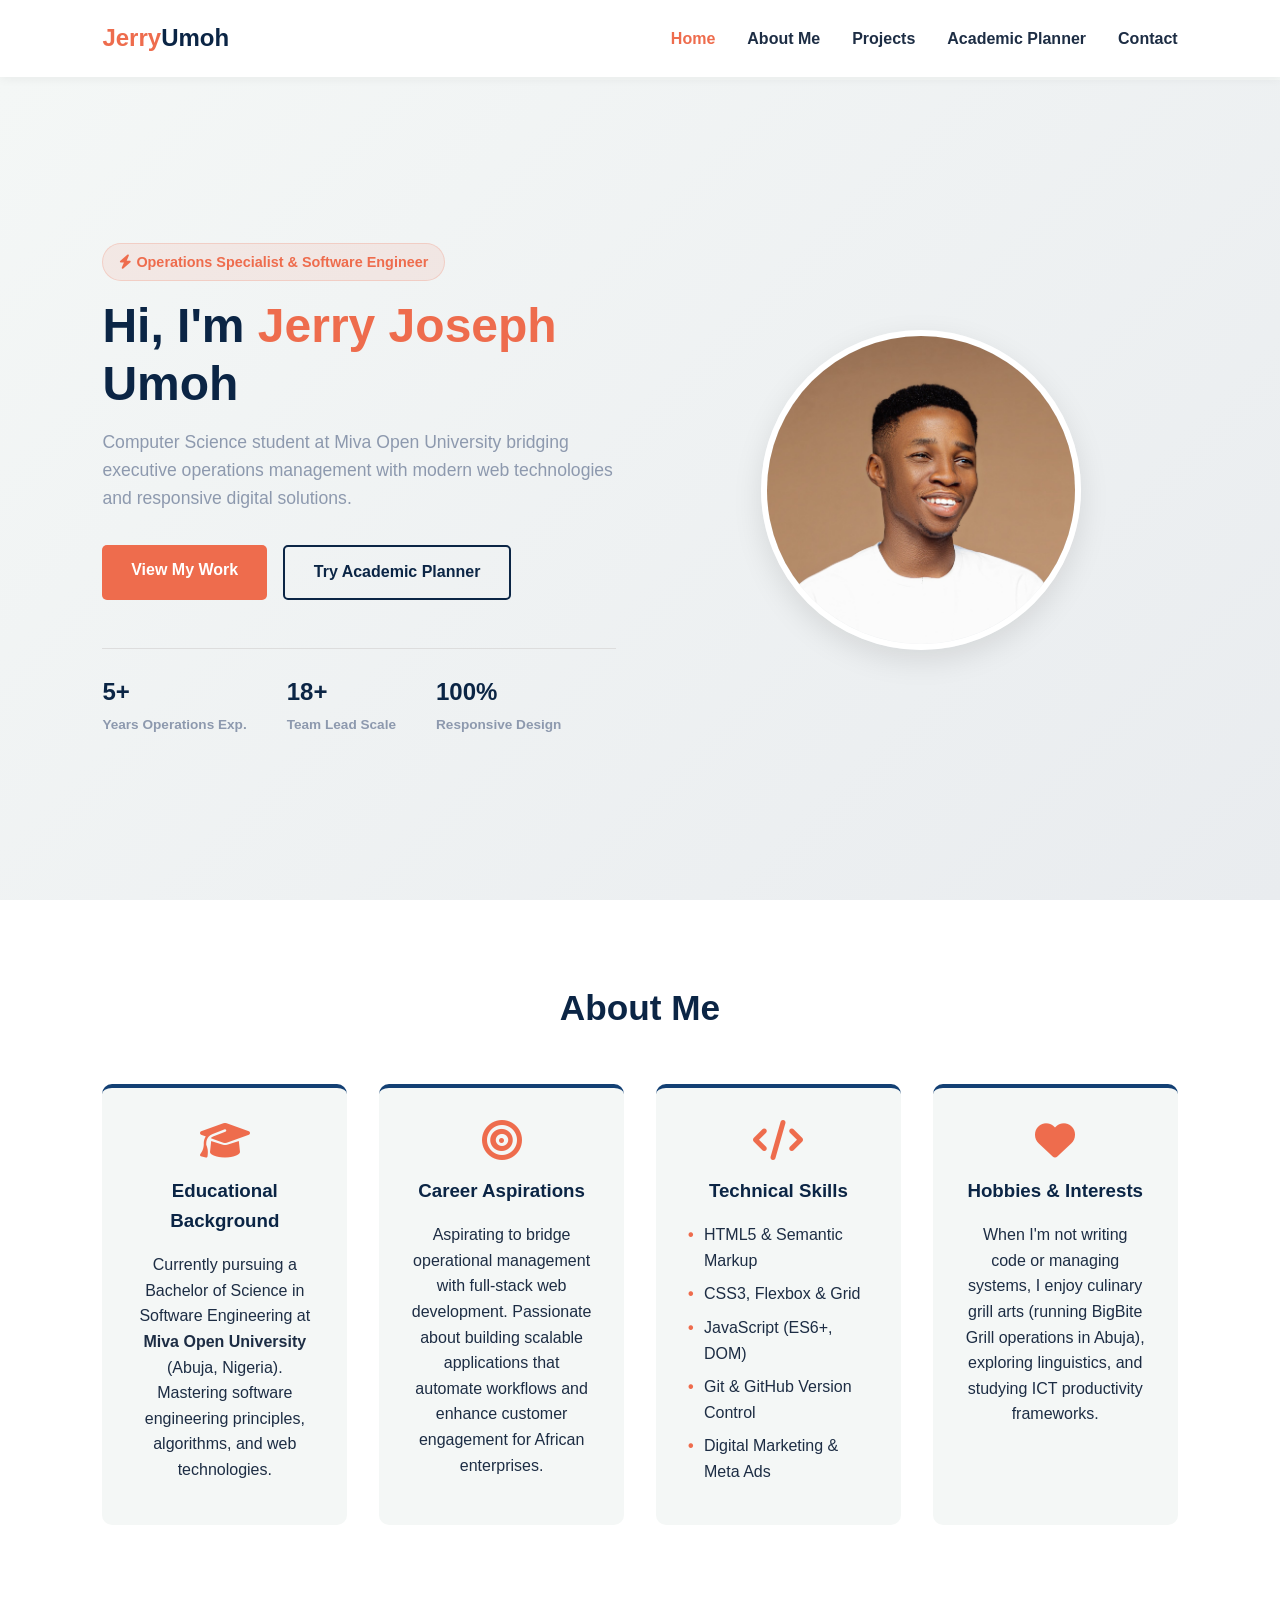
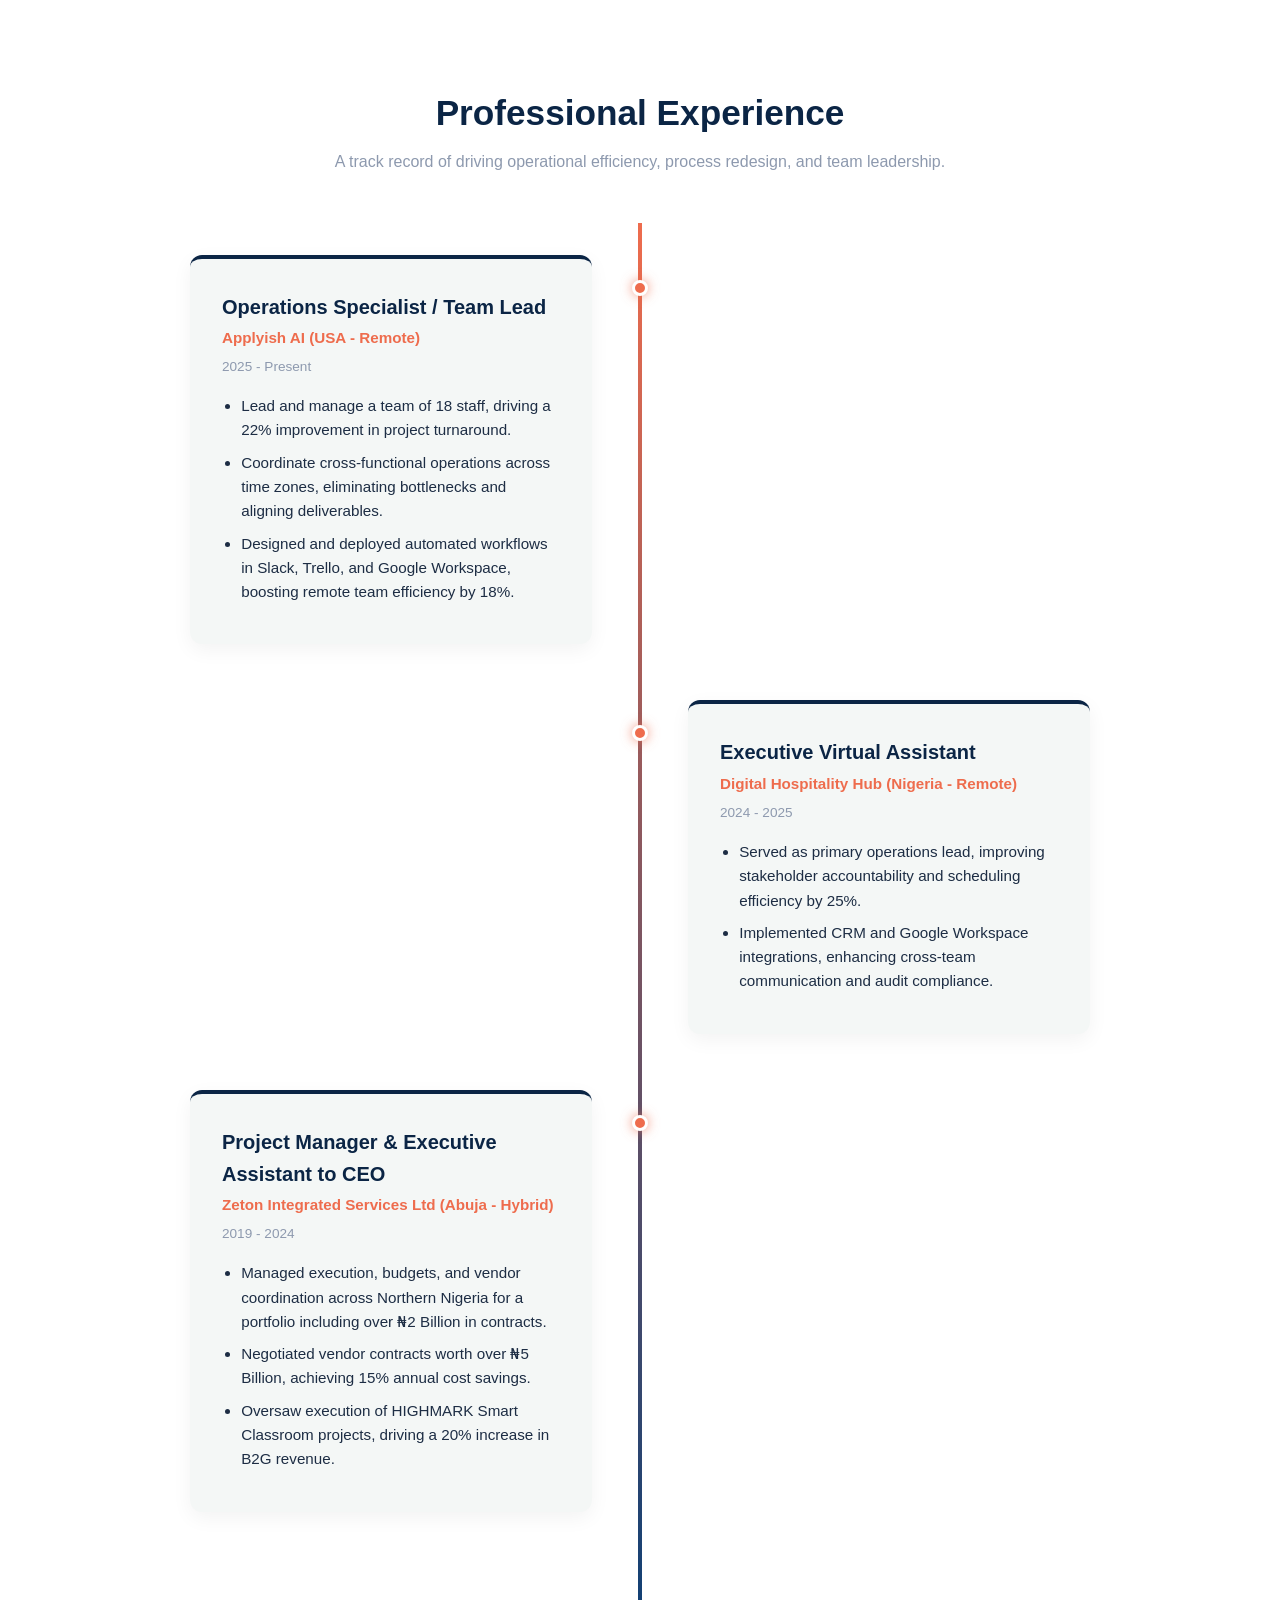
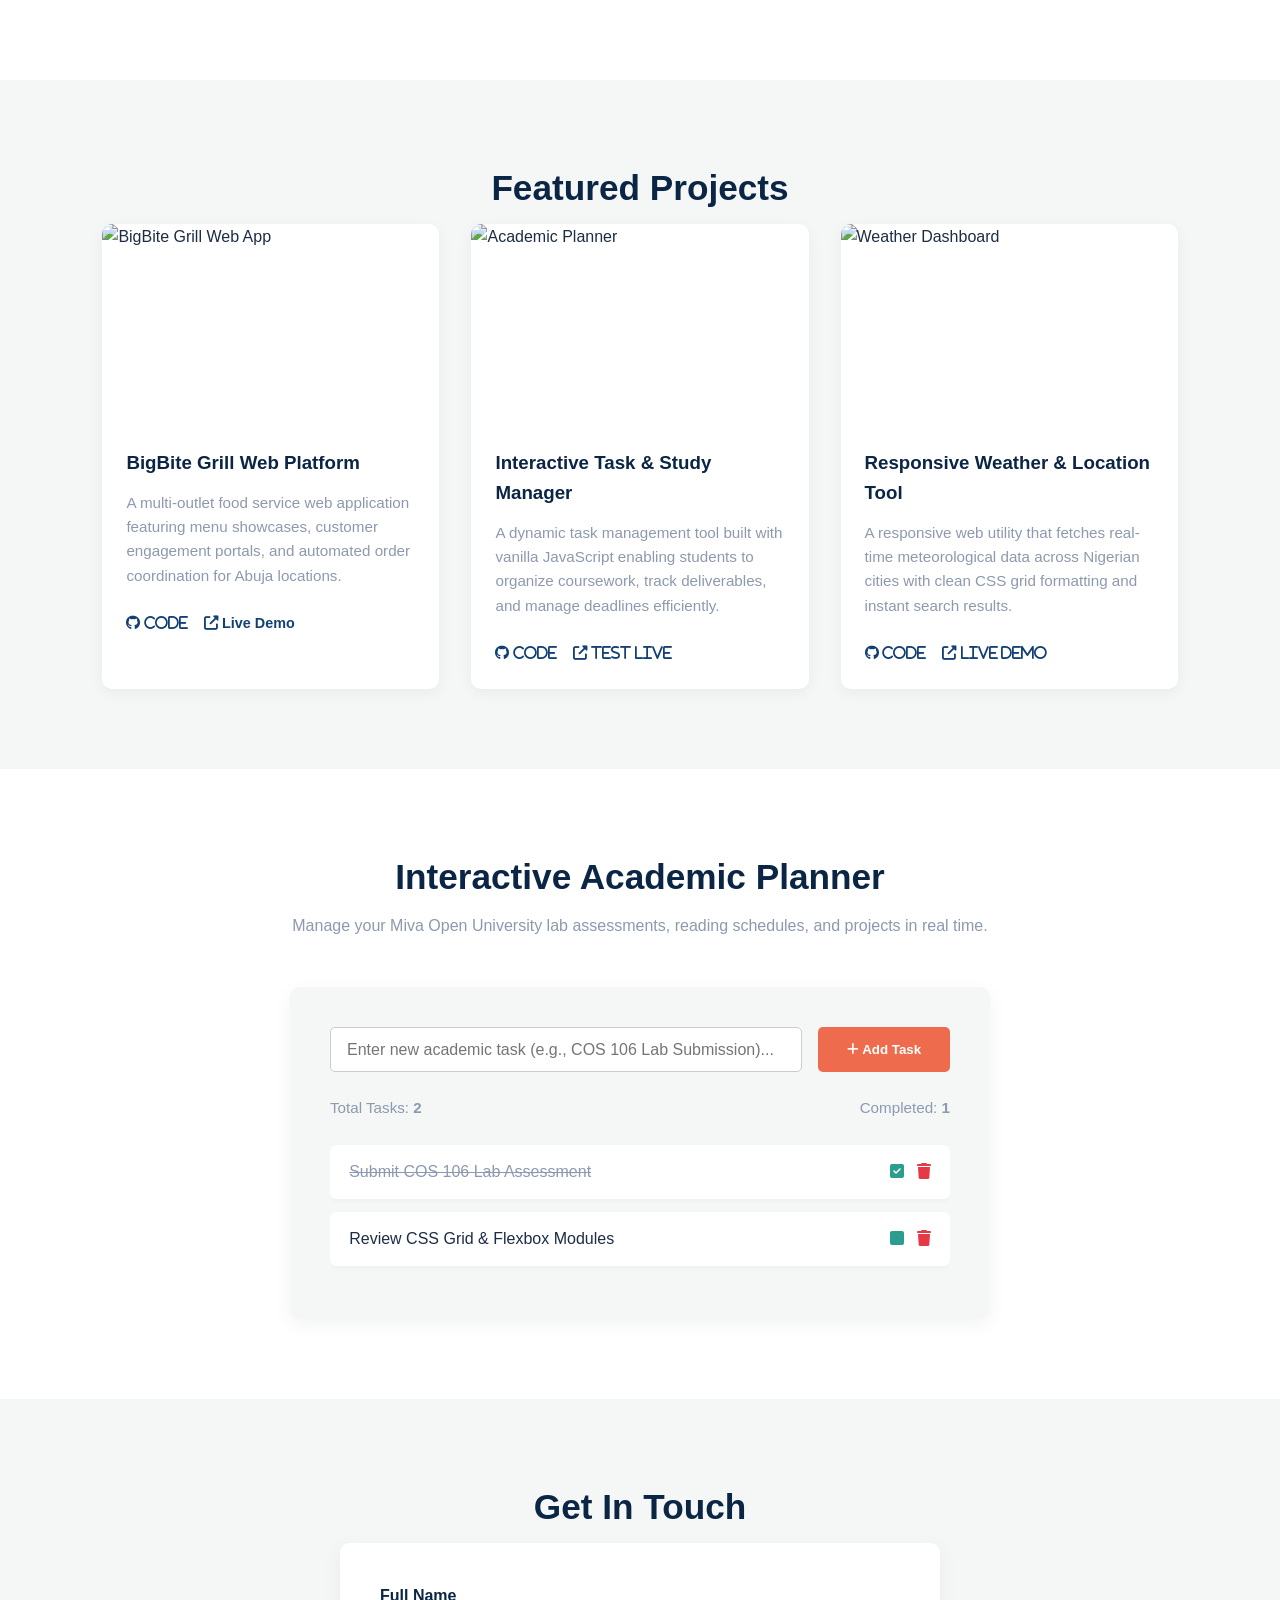
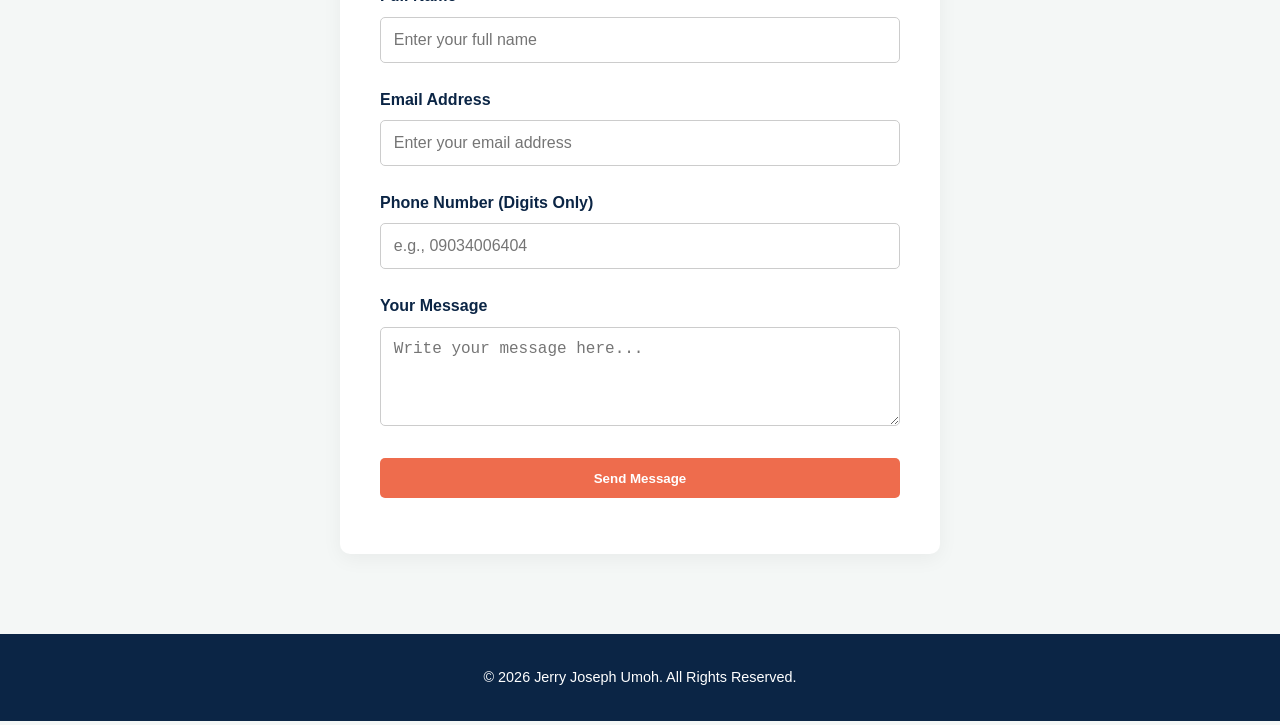
==== index.html @ 4152fe20 "Add files via upload" ====
<!DOCTYPE html>
<html lang="en">
<head>
    <meta charset="UTF-8">
    <meta name="viewport" content="width=device-width, initial-scale=1.0">
    <title>Student Portfolio & Academic Manager | COS 106</title>
    <link rel="stylesheet" href="style.css">
    <!-- FontAwesome for Icons -->
    <link rel="stylesheet" href="https://cdnjs.cloudflare.com/ajax/libs/font-awesome/6.4.0/css/all.min.css">
</head>
<body>

    <!-- Header & Navigation -->
    <header>
        <div class="logo">

            <span class="highlight">Jerry</span>Umoh
        </div>
        <nav>
            <ul class="nav-links">
                <li><a href="#home" class="active">Home</a></li>
                <li><a href="#about">About Me</a></li>
                <li><a href="#projects">Projects</a></li>
                <li><a href="#planner">Academic Planner</a></li>
                <li><a href="#contact">Contact</a></li>
            </ul>
            <div class="hamburger">
                <i class="fas fa-bars"></i>
            </div>
        </nav>
    </header>

    <main>
        <!-- Home Section -->
        <!-- Home Section -->
        <section id="home" class="hero-section">
            <div class="hero-content">
                <div class="hero-badge">
                    <span><i class="fas fa-bolt"></i> Operations Specialist & Software Engineer</span>
                </div>
                <h1>Hi, I'm <span class="highlight">Jerry Joseph</span> Umoh</h1>
                <p class="tagline">Computer Science student at Miva Open University bridging executive operations management with modern web technologies and responsive digital solutions.</p>
                <div class="hero-btns">
                    <a href="#projects" class="btn primary-btn">View My Work</a>
                    <a href="#planner" class="btn secondary-btn">Try Academic Planner</a>
                </div>
                
                <!-- Quick Stats Bar -->
                <div class="hero-stats">
                    <div class="stat-item">
                        <strong>5+</strong>
                        <span>Years Operations Exp.</span>
                    </div>
                    <div class="stat-item">
                        <strong>18+</strong>
                        <span>Team Lead Scale</span>
                    </div>
                    <div class="stat-item">
                        <strong>100%</strong>
                        <span>Responsive Design</span>
                    </div>
                </div>
            </div>
            <div class="hero-image">
                <div class="img-container">
                    <img src="head.jpg" alt="Jerry Joseph Umoh Profile Photo">
                </div>
            </div>
        </section>

        <!-- About Me Section -->
        <section id="about" class="about-section">
            <h2 class="section-title">About Me</h2>
            <div class="about-grid">
                <div class="about-card">
                    <i class="fas fa-graduation-cap"></i>
                    <h3>Educational Background</h3>
                    <p>Currently pursuing a Bachelor of Science in Software Engineering at <strong>Miva Open University</strong> (Abuja, Nigeria). Mastering software engineering principles, algorithms, and web technologies.</p>
                </div>
                <div class="about-card">
                    <i class="fas fa-bullseye"></i>
                    <h3>Career Aspirations</h3>
                    <p>Aspirating to bridge operational management with full-stack web development. Passionate about building scalable applications that automate workflows and enhance customer engagement for African enterprises.</p>
                </div>
                <div class="about-card">
                    <i class="fas fa-code"></i>
                    <h3>Technical Skills</h3>
                    <ul class="skill-list">
                        <li>HTML5 & Semantic Markup</li>
                        <li>CSS3, Flexbox & Grid</li>
                        <li>JavaScript (ES6+, DOM)</li>
                        <li>Git & GitHub Version Control</li>
                        <li>Digital Marketing & Meta Ads</li>
                    </ul>
                </div>
                <div class="about-card">
                    <i class="fas fa-heart"></i>
                    <h3>Hobbies & Interests</h3>
                    <p>When I'm not writing code or managing systems, I enjoy culinary grill arts (running BigBite Grill operations in Abuja), exploring linguistics, and studying ICT productivity frameworks.</p>
                </div>
            </div>
        </section>

<!-- Work Experience Section -->
        <section id="experience" class="experience-section">
            <h2 class="section-title">Professional Experience</h2>
            <p class="section-subtitle">A track record of driving operational efficiency, process redesign, and team leadership.</p>
            
            <div class="motion-timeline">
                <!-- Job 1: Slides from Left -->
                <div class="timeline-item slide-from-left">
                    <div class="timeline-dot"></div>
                    <div class="exp-card">
                        <div class="exp-header">
                            <h3>Operations Specialist / Team Lead</h3>
                            <span class="exp-company">Applyish AI (USA - Remote)</span>
                            <span class="exp-date">2025 - Present</span>
                        </div>
                        <ul class="exp-details">
                            <li>Lead and manage a team of 18 staff, driving a 22% improvement in project turnaround.</li>
                            <li>Coordinate cross-functional operations across time zones, eliminating bottlenecks and aligning deliverables.</li>
                            <li>Designed and deployed automated workflows in Slack, Trello, and Google Workspace, boosting remote team efficiency by 18%.</li>
                        </ul>
                    </div>
                </div>

                <!-- Job 2: Slides from Right -->
                <div class="timeline-item slide-from-right">
                    <div class="timeline-dot"></div>
                    <div class="exp-card">
                        <div class="exp-header">
                            <h3>Executive Virtual Assistant</h3>
                            <span class="exp-company">Digital Hospitality Hub (Nigeria - Remote)</span>
                            <span class="exp-date">2024 - 2025</span>
                        </div>
                        <ul class="exp-details">
                            <li>Served as primary operations lead, improving stakeholder accountability and scheduling efficiency by 25%.</li>
                            <li>Implemented CRM and Google Workspace integrations, enhancing cross-team communication and audit compliance.</li>
                        </ul>
                    </div>
                </div>

                <!-- Job 3: Slides from Left -->
                <div class="timeline-item slide-from-left">
                    <div class="timeline-dot"></div>
                    <div class="exp-card">
                        <div class="exp-header">
                            <h3>Project Manager & Executive Assistant to CEO</h3>
                            <span class="exp-company">Zeton Integrated Services Ltd (Abuja - Hybrid)</span>
                            <span class="exp-date">2019 - 2024</span>
                        </div>
                        <ul class="exp-details">
                            <li>Managed execution, budgets, and vendor coordination across Northern Nigeria for a portfolio including over ₦2 Billion in contracts.</li>
                            <li>Negotiated vendor contracts worth over ₦5 Billion, achieving 15% annual cost savings.</li>
                            <li>Oversaw execution of HIGHMARK Smart Classroom projects, driving a 20% increase in B2G revenue.</li>
                        </ul>
                    </div>
                </div>
            </div>
        </section>

        <!-- Projects Section -->
        <section id="projects" class="projects-section">
            <h2 class="section-title">Featured Projects</h2>
            <div class="projects-grid">
                <!-- Project 1 -->
                <div class="project-card">
                    <div class="project-img">
                        <img src="https://thewoksoflife.com/wp-content/uploads/2016/06/grilled-tandoori-chicken-11.jpg" alt="BigBite Grill Web App">
                    </div>
                    <div class="project-info">
                        <h3>BigBite Grill Web Platform</h3>
                        <p>A multi-outlet food service web application featuring menu showcases, customer engagement portals, and automated order coordination for Abuja locations.</p>
                        <div class="project-links">
                            <a href="https://github.com/Umoh-jerry-joseph/BigBite-Grills.git" target="_blank"><i class="fab fa-github"> Code</i></a>
                            <a href="https://umoh-jerry-joseph.github.io/BigBite-Grills/" target="_blank"><i class="fas fa-external-link-alt"></i> Live Demo</a>
                        </div>
                    </div>
                </div>
                <!-- Project 2 -->
                <div class="project-card">
                    <div class="project-img">
                        <img src="https://images.unsplash.com/photo-1460925895917-afdab827c52f?auto=format&fit=crop&w=600&q=80" alt="Academic Planner">
                    </div>
                    <div class="project-info">
                        <h3>Interactive Task & Study Manager</h3>
                        <p>A dynamic task management tool built with vanilla JavaScript enabling students to organize coursework, track deliverables, and manage deadlines efficiently.</p>
                        <div class="project-links">
                            <a href="https://github.com/Umoh-jerry-joseph/Interactive-Task-Study-Manager.git" target="_blank"><i class="fab fa-github"> Code</i></a>
                            <a href="https://umoh-jerry-joseph.github.io/Interactive-Task-Study-Manager/"><i class="fas fa-external-link-alt"> Test Live</i></a>
                        </div>
                    </div>
                </div>
                <!-- Project 3 -->
                <div class="project-card">
                    <div class="project-img">
                        <img src="https://images.unsplash.com/photo-1507238691740-187a5b1d37b8?auto=format&fit=crop&w=600&q=80" alt="Weather Dashboard">
                    </div>
                    <div class="project-info">
                        <h3>Responsive Weather & Location Tool</h3>
                        <p>A responsive web utility that fetches real-time meteorological data across Nigerian cities with clean CSS grid formatting and instant search results.</p>
                        <div class="project-links">
                            <a href="https://github.com" target="_blank"><i class="fab fa-github"> Code</i></a>
                            <a href="#" target="_blank"><i class="fas fa-external-link-alt"> Live Demo</i></a>
                        </div>
                    </div>
                </div>
            </div>
        </section>

        <!-- Academic Planner Section -->
        <section id="planner" class="planner-section">
            <h2 class="section-title">Interactive Academic Planner</h2>
            <p class="section-subtitle">Manage your Miva Open University lab assessments, reading schedules, and projects in real time.</p>
            
            <div class="planner-container">
                <div class="planner-input-group">
                    <input type="text" id="taskInput" placeholder="Enter new academic task (e.g., COS 106 Lab Submission)...">
                    <button id="addTaskBtn" class="btn primary-btn"><i class="fas fa-plus"></i> Add Task</button>
                </div>
                
                <div class="task-stats">
                    <span>Total Tasks: <strong id="totalCount">0</strong></span>
                    <span>Completed: <strong id="completedCount">0</strong></span>
                </div>

                <ul id="taskList" class="task-list">
                    <!-- Dynamic JavaScript Tasks go here -->
                </ul>
            </div>
        </section>

        <!-- Contact Section -->
        <section id="contact" class="contact-section">
            <h2 class="section-title">Get In Touch</h2>
            <div class="contact-container">
                <form id="contactForm" novalidate>
                    <div class="form-group">
                        <label for="name">Full Name</label>
                        <input type="text" id="name" placeholder="Enter your full name">
                        <small class="error-msg" id="nameError"></small>
                    </div>
                    <div class="form-group">
                        <label for="email">Email Address</label>
                        <input type="email" id="email" placeholder="Enter your email address">
                        <small class="error-msg" id="emailError"></small>
                    </div>
                    <div class="form-group">
                        <label for="phone">Phone Number (Digits Only)</label>
                        <input type="tel" id="phone" placeholder="e.g., 09034006404">
                        <small class="error-msg" id="phoneError"></small>
                    </div>
                    <div class="form-group">
                        <label for="message">Your Message</label>
                        <textarea id="message" rows="4" placeholder="Write your message here..."></textarea>
                        <small class="error-msg" id="messageError"></small>
                    </div>
                    <button type="submit" class="btn primary-btn submit-btn">Send Message</button>
                    <p id="successMessage" class="success-msg"></p>
                </form>
            </div>
        </section>
    </main>

    <!-- Footer -->
    <footer>
        <p>&copy; 2026 Jerry Joseph Umoh. All Rights Reserved.</p>
    </footer>

    <script src="script.js"></script>
</body>
</html>
---- style.css ----
/* CSS Reset & Variables */
* {
    margin: 0;
    padding: 0;
    box-sizing: border-box;
}

:root {
    --primary-color: #0b2545;
    --secondary-color: #134074;
    --accent-color: #ee6c4d;
    --bg-light: #f4f7f6;
    --white: #ffffff;
    --text-dark: #1d2d44;
    --gray: #8d99ae;
    --success: #2a9d8f;
    --error: #e63946;
    --transition: all 0.3s ease;
}

html {
    scroll-behavior: smooth;
    font-family: 'Segoe UI', Tahoma, Geneva, Verdana, sans-serif;
}

body {
    background-color: var(--bg-light);
    color: var(--text-dark);
    line-height: 1.6;
}

/* Header & Navigation */
header {
    background-color: var(--white);
    display: flex;
    justify-content: space-between;
    align-items: center;
    padding: 1.2rem 8%;
    position: fixed;
    top: 0;
    left: 0;
    width: 100%;
    box-shadow: 0 2px 10px rgba(0, 0, 0, 0.05);
    z-index: 1000;
}

.logo {
    font-size: 1.5rem;
    font-weight: 700;
    color: var(--primary-color);
}

.highlight {
    color: var(--accent-color);
}

nav ul {
    display: flex;
    list-style: none;
    gap: 2rem;
}

nav ul li a {
    text-decoration: none;
    color: var(--text-dark);
    font-weight: 600;
    transition: var(--transition);
}

nav ul li a:hover,
nav ul li a.active {
    color: var(--accent-color);
}

.hamburger {
    display: none;
    font-size: 1.5rem;
    cursor: pointer;
}

/* Main Container Padding for Fixed Header */
main {
    margin-top: 80px;
}

section {
    padding: 5rem 8%;
}

.section-title {
    text-align: center;
    font-size: 2.2rem;
    color: var(--primary-color);
    margin-bottom: 0.5rem;
}

.section-subtitle {
    text-align: center;
    color: var(--gray);
    margin-bottom: 3rem;
}

/* Buttons */
.btn {
    display: inline-block;
    padding: 0.8rem 1.8rem;
    border-radius: 5px;
    text-decoration: none;
    font-weight: 600;
    transition: var(--transition);
    cursor: pointer;
    border: none;
}

.primary-btn {
    background-color: var(--accent-color);
    color: var(--white);
}

.primary-btn:hover {
    background-color: #d85c3b;
    transform: translateY(-2px);
}

.secondary-btn {
    background-color: transparent;
    color: var(--primary-color);
    border: 2px solid var(--primary-color);
}

.secondary-btn:hover {
    background-color: var(--primary-color);
    color: var(--white);
}

/* Hero Section */
.hero-section {
    display: grid;
    grid-template-columns: 1fr 1fr;
    align-items: center;
    gap: 3rem;
    min-height: calc(100vh - 80px);
    background: linear-gradient(135deg, #f4f7f6 0%, #e9ecef 100%);
}

.hero-content h1 {
    font-size: 3rem;
    color: var(--primary-color);
    margin-bottom: 1rem;
    line-height: 1.2;
}

.tagline {
    font-size: 1.1rem;
    color: var(--gray);
    margin-bottom: 2rem;
}

.hero-btns {
    display: flex;
    gap: 1rem;
}

.hero-image {
    display: flex;
    justify-content: center;
}

.img-container {
    width: 320px;
    height: 320px;
    border-radius: 50%;
    overflow: hidden;
    border: 6px solid var(--white);
    box-shadow: 0 10px 30px rgba(0,0,0,0.1);
}

.img-container img {
    width: 100%;
    height: 100%;
    object-fit: cover;
}

/* About Section */
.about-section {
    background-color: var(--white);
}

.about-grid {
    display: grid;
    grid-template-columns: repeat(auto-fit, minmax(240px, 1fr));
    gap: 2rem;
    margin-top: 3rem;
}

.about-card {
    background: var(--bg-light);
    padding: 2rem;
    border-radius: 10px;
    text-align: center;
    transition: var(--transition);
    border-top: 4px solid var(--secondary-color);
}

.about-card:hover {
    transform: translateY(-5px);
    box-shadow: 0 8px 20px rgba(0,0,0,0.08);
}

.about-card i {
    font-size: 2.5rem;
    color: var(--accent-color);
    margin-bottom: 1rem;
}

.about-card h3 {
    margin-bottom: 1rem;
    color: var(--primary-color);
}

.skill-list {
    list-style: none;
    text-align: left;
    padding-left: 1rem;
}

.skill-list li {
    margin-bottom: 0.5rem;
    position: relative;
}

.skill-list li::before {
    content: "•";
    color: var(--accent-color);
    font-weight: bold;
    display: inline-block;
    width: 1em;
    margin-left: -1em;
}

/* Projects Section */
.projects-grid {
    display: grid;
    grid-template-columns: repeat(auto-fit, minmax(300px, 1fr));
    gap: 2rem;
}

.project-card {
    background: var(--white);
    border-radius: 10px;
    overflow: hidden;
    box-shadow: 0 4px 15px rgba(0,0,0,0.05);
    transition: var(--transition);
}

.project-card:hover {
    transform: translateY(-5px);
    box-shadow: 0 10px 25px rgba(0,0,0,0.1);
}

.project-img {
    height: 200px;
    overflow: hidden;
}

.project-img img {
    width: 100%;
    height: 100%;
    object-fit: cover;
    transition: var(--transition);
}

.project-card:hover .project-img img {
    transform: scale(1.05);
}

.project-info {
    padding: 1.5rem;
}

.project-info h3 {
    color: var(--primary-color);
    margin-bottom: 0.8rem;
}

.project-info p {
    color: var(--gray);
    font-size: 0.95rem;
    margin-bottom: 1.5rem;
}

.project-links {
    display: flex;
    gap: 1rem;
}

.project-links a {
    text-decoration: none;
    color: var(--secondary-color);
    font-weight: 600;
    font-size: 0.9rem;
    transition: var(--transition);
}

.project-links a:hover {
    color: var(--accent-color);
}

/* Academic Planner Section */
.planner-section {
    background-color: var(--white);
}

.planner-container {
    max-width: 700px;
    margin: 0 auto;
    background: var(--bg-light);
    padding: 2.5rem;
    border-radius: 10px;
    box-shadow: 0 5px 20px rgba(0,0,0,0.05);
}

.planner-input-group {
    display: flex;
    gap: 1rem;
    margin-bottom: 1.5rem;
}

.planner-input-group input {
    flex: 1;
    padding: 0.8rem 1rem;
    border: 1px solid #ccc;
    border-radius: 5px;
    font-size: 1rem;
    outline: none;
    transition: var(--transition);
}

.planner-input-group input:focus {
    border-color: var(--secondary-color);
}

.task-stats {
    display: flex;
    justify-content: space-between;
    margin-bottom: 1.5rem;
    font-size: 0.95rem;
    color: var(--gray);
}

.task-list {
    list-style: none;
    max-height: 350px;
    overflow-y: auto;
}

.task-item {
    display: flex;
    justify-content: space-between;
    align-items: center;
    background: var(--white);
    padding: 0.9rem 1.2rem;
    margin-bottom: 0.8rem;
    border-radius: 6px;
    box-shadow: 0 2px 5px rgba(0,0,0,0.03);
    transition: var(--transition);
}

.task-item.completed span {
    text-decoration: line-through;
    color: var(--gray);
}

.task-text {
    flex: 1;
    cursor: pointer;
}

.task-actions {
    display: flex;
    gap: 0.8rem;
}

.task-actions button {
    background: none;
    border: none;
    cursor: pointer;
    font-size: 1rem;
    transition: var(--transition);
}

.complete-btn {
    color: var(--success);
}

.delete-btn {
    color: var(--error);
}

/* Contact Section */
.contact-container {
    max-width: 600px;
    margin: 0 auto;
    background: var(--white);
    padding: 2.5rem;
    border-radius: 10px;
    box-shadow: 0 5px 20px rgba(0,0,0,0.05);
}

.form-group {
    margin-bottom: 1.5rem;
}

.form-group label {
    display: block;
    margin-bottom: 0.5rem;
    font-weight: 600;
    color: var(--primary-color);
}

.form-group input,
.form-group textarea {
    width: 100%;
    padding: 0.8rem;
    border: 1px solid #ccc;
    border-radius: 5px;
    font-size: 1rem;
    outline: none;
    transition: var(--transition);
}

.form-group input:focus,
.form-group textarea:focus {
    border-color: var(--secondary-color);
}

.error-msg {
    color: var(--error);
    font-size: 0.85rem;
    margin-top: 0.3rem;
    display: block;
}

.submit-btn {
    width: 100%;
}

.success-msg {
    color: var(--success);
    font-weight: 600;
    text-align: center;
    margin-top: 1rem;
}

/* Footer */
footer {
    background-color: var(--primary-color);
    color: var(--white);
    text-align: center;
    padding: 2rem;
    font-size: 0.9rem;
}

/* Responsive Design */
@media (max-width: 768px) {
    .hero-section {
        grid-template-columns: 1fr;
        text-align: center;
        padding-top: 2rem;
    }
    
    .hero-btns {
        justify-content: center;
    }

    nav ul {
        display: none; /* Can be enhanced with mobile toggle JS */
    }

    .hamburger {
        display: block;
    }
}
/* Hero Upgrades */
.hero-badge {
    display: inline-block;
    background-color: rgba(238, 108, 77, 0.1);
    color: var(--accent-color);
    padding: 0.4rem 1rem;
    border-radius: 50px;
    font-weight: 600;
    font-size: 0.9rem;
    margin-bottom: 1rem;
    border: 1px solid rgba(238, 108, 77, 0.2);
}

.hero-stats {
    display: flex;
    gap: 2.5rem;
    margin-top: 3rem;
    padding-top: 1.5rem;
    border-top: 1px solid #ddd;
}

.stat-item strong {
    display: block;
    font-size: 1.5rem;
    color: var(--primary-color);
}

.stat-item span {
    font-size: 0.85rem;
    color: var(--gray);
    font-weight: 600;
}
/* --- Motion Timeline & Animations --- */
.experience-section {
    background-color: var(--white);
    padding: 5rem 8%;
    overflow: hidden; /* Prevents horizontal scroll during motion entrance */
}

.motion-timeline {
    position: relative;
    max-width: 900px;
    margin: 0 auto;
    padding: 2rem 0;
}

/* Center timeline glowing track */
.motion-timeline::before {
    content: '';
    position: absolute;
    top: 0;
    bottom: 0;
    left: 50%;
    width: 4px;
    background: linear-gradient(to bottom, var(--accent-color), var(--secondary-color));
    transform: translateX(-50%);
}

.timeline-item {
    position: relative;
    margin-bottom: 3.5rem;
    width: 50%;
    opacity: 0; /* Hidden initially for motion effect */
}

.timeline-item.slide-from-left {
    left: 0;
    padding-right: 3rem;
}

.timeline-item.slide-from-right {
    left: 50%;
    padding-left: 3rem;
}

/* Glowing Timeline Anchor Dots */
.timeline-dot {
    position: absolute;
    top: 25px;
    width: 16px;
    height: 16px;
    border-radius: 50%;
    background-color: var(--accent-color);
    border: 3px solid var(--white);
    box-shadow: 0 0 12px rgba(238, 108, 77, 0.7);
    z-index: 10;
}

.slide-from-left .timeline-dot {
    right: -8px;
}

.slide-from-right .timeline-dot {
    left: -8px;
}

/* Experience Card Styling & Hover Motion */
.exp-card {
    background: var(--bg-light);
    padding: 2rem;
    border-radius: 12px;
    box-shadow: 0 6px 20px rgba(0, 0, 0, 0.05);
    transition: all 0.4s cubic-bezier(0.165, 0.84, 0.44, 1);
    position: relative;
    border-top: 4px solid var(--primary-color);
}

.exp-card:hover {
    transform: translateY(-8px) scale(1.02);
    box-shadow: 0 15px 35px rgba(19, 64, 116, 0.15);
    border-color: var(--accent-color);
}

.exp-header h3 {
    color: var(--primary-color);
    font-size: 1.25rem;
    margin-bottom: 0.2rem;
}

.exp-company {
    display: block;
    font-weight: 600;
    color: var(--accent-color);
    font-size: 0.95rem;
    margin-bottom: 0.2rem;
}

.exp-date {
    display: inline-block;
    font-size: 0.85rem;
    color: var(--gray);
    margin-bottom: 1rem;
}

.exp-details {
    list-style: disc;
    padding-left: 1.2rem;
    color: var(--text-dark);
    font-size: 0.95rem;
}

.exp-details li {
    margin-bottom: 0.5rem;
}

/* --- Keyframe Motion Animations --- */
@keyframes slideInLeft {
    from {
        opacity: 0;
        transform: translateX(-100px);
    }
    to {
        opacity: 1;
        transform: translateX(0);
    }
}

@keyframes slideInRight {
    from {
        opacity: 0;
        transform: translateX(100px);
    }
    to {
        opacity: 1;
        transform: translateX(0);
    }
}

.slide-from-left {
    animation: slideInLeft 1s cubic-bezier(0.165, 0.84, 0.44, 1) forwards;
}

.slide-from-right {
    animation: slideInRight 1s cubic-bezier(0.165, 0.84, 0.44, 1) forwards;
}

/* Stagger animation timing for each card */
.motion-timeline .timeline-item:nth-child(1) { animation-delay: 0.2s; }
.motion-timeline .timeline-item:nth-child(2) { animation-delay: 0.4s; }
.motion-timeline .timeline-item:nth-child(3) { animation-delay: 0.6s; }

/* Responsive adjustments for mobile screens */
@media (max-width: 768px) {
    .motion-timeline::before {
        left: 20px;
    }
    .timeline-item {
        width: 100%;
        padding-left: 50px !important;
        padding-right: 0 !important;
        left: 0 !important;
    }
    .timeline-dot {
        left: 12px !important;
    }
}
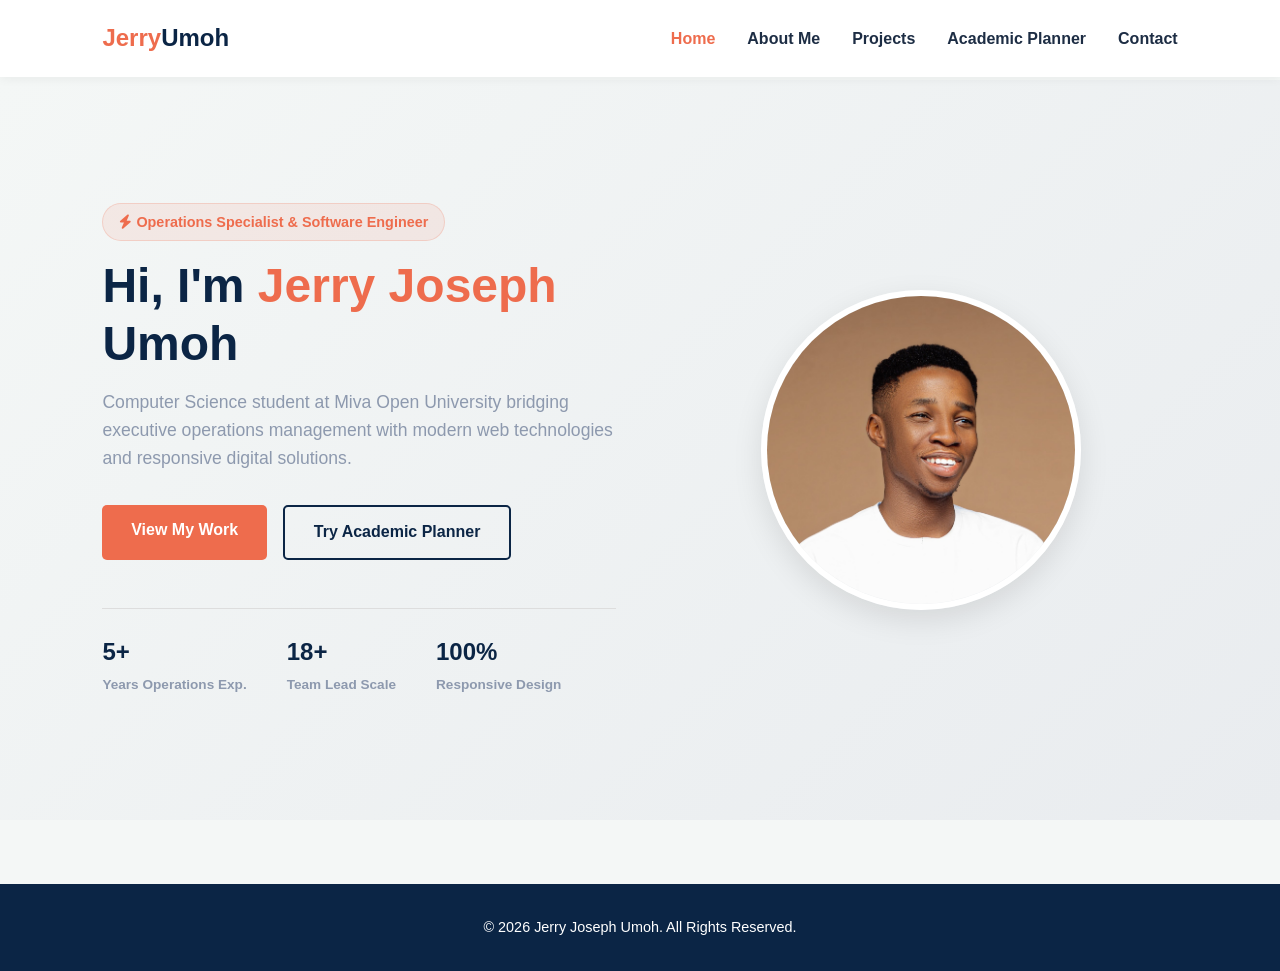
==== commit bc903812: "Add files via upload" ====
--- a/index.html
+++ b/index.html
@@ -3,62 +3,39 @@
 <head>
     <meta charset="UTF-8">
     <meta name="viewport" content="width=device-width, initial-scale=1.0">
-    <title>Student Portfolio & Academic Manager | COS 106</title>
+    <title>Jerry Joseph Umoh | Home</title>
     <link rel="stylesheet" href="style.css">
-    <!-- FontAwesome for Icons -->
     <link rel="stylesheet" href="https://cdnjs.cloudflare.com/ajax/libs/font-awesome/6.4.0/css/all.min.css">
 </head>
 <body>
-
-    <!-- Header & Navigation -->
     <header>
-        <div class="logo">
-
-            <span class="highlight">Jerry</span>Umoh
-        </div>
+        <div class="logo"><span class="highlight">Jerry</span>Umoh</div>
         <nav>
             <ul class="nav-links">
-                <li><a href="#home" class="active">Home</a></li>
-                <li><a href="#about">About Me</a></li>
-                <li><a href="#projects">Projects</a></li>
-                <li><a href="#planner">Academic Planner</a></li>
-                <li><a href="#contact">Contact</a></li>
+                <li><a href="index.html" class="active">Home</a></li>
+                <li><a href="about.html">About Me</a></li>
+                <li><a href="projects.html">Projects</a></li>
+                <li><a href="planner.html">Academic Planner</a></li>
+                <li><a href="contact.html">Contact</a></li>
             </ul>
-            <div class="hamburger">
-                <i class="fas fa-bars"></i>
-            </div>
+            <div class="hamburger"><i class="fas fa-bars"></i></div>
         </nav>
     </header>
 
     <main>
-        <!-- Home Section -->
-        <!-- Home Section -->
-        <section id="home" class="hero-section">
+        <section class="hero-section">
             <div class="hero-content">
-                <div class="hero-badge">
-                    <span><i class="fas fa-bolt"></i> Operations Specialist & Software Engineer</span>
-                </div>
+                <div class="hero-badge"><span><i class="fas fa-bolt"></i> Operations Specialist & Software Engineer</span></div>
                 <h1>Hi, I'm <span class="highlight">Jerry Joseph</span> Umoh</h1>
                 <p class="tagline">Computer Science student at Miva Open University bridging executive operations management with modern web technologies and responsive digital solutions.</p>
                 <div class="hero-btns">
-                    <a href="#projects" class="btn primary-btn">View My Work</a>
-                    <a href="#planner" class="btn secondary-btn">Try Academic Planner</a>
+                    <a href="projects.html" class="btn primary-btn">View My Work</a>
+                    <a href="planner.html" class="btn secondary-btn">Try Academic Planner</a>
                 </div>
-                
-                <!-- Quick Stats Bar -->
                 <div class="hero-stats">
-                    <div class="stat-item">
-                        <strong>5+</strong>
-                        <span>Years Operations Exp.</span>
-                    </div>
-                    <div class="stat-item">
-                        <strong>18+</strong>
-                        <span>Team Lead Scale</span>
-                    </div>
-                    <div class="stat-item">
-                        <strong>100%</strong>
-                        <span>Responsive Design</span>
-                    </div>
+                    <div class="stat-item"><strong>5+</strong><span>Years Operations Exp.</span></div>
+                    <div class="stat-item"><strong>18+</strong><span>Team Lead Scale</span></div>
+                    <div class="stat-item"><strong>100%</strong><span>Responsive Design</span></div>
                 </div>
             </div>
             <div class="hero-image">
@@ -67,202 +44,8 @@
                 </div>
             </div>
         </section>
-
-        <!-- About Me Section -->
-        <section id="about" class="about-section">
-            <h2 class="section-title">About Me</h2>
-            <div class="about-grid">
-                <div class="about-card">
-                    <i class="fas fa-graduation-cap"></i>
-                    <h3>Educational Background</h3>
-                    <p>Currently pursuing a Bachelor of Science in Software Engineering at <strong>Miva Open University</strong> (Abuja, Nigeria). Mastering software engineering principles, algorithms, and web technologies.</p>
-                </div>
-                <div class="about-card">
-                    <i class="fas fa-bullseye"></i>
-                    <h3>Career Aspirations</h3>
-                    <p>Aspirating to bridge operational management with full-stack web development. Passionate about building scalable applications that automate workflows and enhance customer engagement for African enterprises.</p>
-                </div>
-                <div class="about-card">
-                    <i class="fas fa-code"></i>
-                    <h3>Technical Skills</h3>
-                    <ul class="skill-list">
-                        <li>HTML5 & Semantic Markup</li>
-                        <li>CSS3, Flexbox & Grid</li>
-                        <li>JavaScript (ES6+, DOM)</li>
-                        <li>Git & GitHub Version Control</li>
-                        <li>Digital Marketing & Meta Ads</li>
-                    </ul>
-                </div>
-                <div class="about-card">
-                    <i class="fas fa-heart"></i>
-                    <h3>Hobbies & Interests</h3>
-                    <p>When I'm not writing code or managing systems, I enjoy culinary grill arts (running BigBite Grill operations in Abuja), exploring linguistics, and studying ICT productivity frameworks.</p>
-                </div>
-            </div>
-        </section>
-
-<!-- Work Experience Section -->
-        <section id="experience" class="experience-section">
-            <h2 class="section-title">Professional Experience</h2>
-            <p class="section-subtitle">A track record of driving operational efficiency, process redesign, and team leadership.</p>
-            
-            <div class="motion-timeline">
-                <!-- Job 1: Slides from Left -->
-                <div class="timeline-item slide-from-left">
-                    <div class="timeline-dot"></div>
-                    <div class="exp-card">
-                        <div class="exp-header">
-                            <h3>Operations Specialist / Team Lead</h3>
-                            <span class="exp-company">Applyish AI (USA - Remote)</span>
-                            <span class="exp-date">2025 - Present</span>
-                        </div>
-                        <ul class="exp-details">
-                            <li>Lead and manage a team of 18 staff, driving a 22% improvement in project turnaround.</li>
-                            <li>Coordinate cross-functional operations across time zones, eliminating bottlenecks and aligning deliverables.</li>
-                            <li>Designed and deployed automated workflows in Slack, Trello, and Google Workspace, boosting remote team efficiency by 18%.</li>
-                        </ul>
-                    </div>
-                </div>
-
-                <!-- Job 2: Slides from Right -->
-                <div class="timeline-item slide-from-right">
-                    <div class="timeline-dot"></div>
-                    <div class="exp-card">
-                        <div class="exp-header">
-                            <h3>Executive Virtual Assistant</h3>
-                            <span class="exp-company">Digital Hospitality Hub (Nigeria - Remote)</span>
-                            <span class="exp-date">2024 - 2025</span>
-                        </div>
-                        <ul class="exp-details">
-                            <li>Served as primary operations lead, improving stakeholder accountability and scheduling efficiency by 25%.</li>
-                            <li>Implemented CRM and Google Workspace integrations, enhancing cross-team communication and audit compliance.</li>
-                        </ul>
-                    </div>
-                </div>
-
-                <!-- Job 3: Slides from Left -->
-                <div class="timeline-item slide-from-left">
-                    <div class="timeline-dot"></div>
-                    <div class="exp-card">
-                        <div class="exp-header">
-                            <h3>Project Manager & Executive Assistant to CEO</h3>
-                            <span class="exp-company">Zeton Integrated Services Ltd (Abuja - Hybrid)</span>
-                            <span class="exp-date">2019 - 2024</span>
-                        </div>
-                        <ul class="exp-details">
-                            <li>Managed execution, budgets, and vendor coordination across Northern Nigeria for a portfolio including over ₦2 Billion in contracts.</li>
-                            <li>Negotiated vendor contracts worth over ₦5 Billion, achieving 15% annual cost savings.</li>
-                            <li>Oversaw execution of HIGHMARK Smart Classroom projects, driving a 20% increase in B2G revenue.</li>
-                        </ul>
-                    </div>
-                </div>
-            </div>
-        </section>
-
-        <!-- Projects Section -->
-        <section id="projects" class="projects-section">
-            <h2 class="section-title">Featured Projects</h2>
-            <div class="projects-grid">
-                <!-- Project 1 -->
-                <div class="project-card">
-                    <div class="project-img">
-                        <img src="https://thewoksoflife.com/wp-content/uploads/2016/06/grilled-tandoori-chicken-11.jpg" alt="BigBite Grill Web App">
-                    </div>
-                    <div class="project-info">
-                        <h3>BigBite Grill Web Platform</h3>
-                        <p>A multi-outlet food service web application featuring menu showcases, customer engagement portals, and automated order coordination for Abuja locations.</p>
-                        <div class="project-links">
-                            <a href="https://github.com/Umoh-jerry-joseph/BigBite-Grills.git" target="_blank"><i class="fab fa-github"> Code</i></a>
-                            <a href="https://umoh-jerry-joseph.github.io/BigBite-Grills/" target="_blank"><i class="fas fa-external-link-alt"></i> Live Demo</a>
-                        </div>
-                    </div>
-                </div>
-                <!-- Project 2 -->
-                <div class="project-card">
-                    <div class="project-img">
-                        <img src="https://images.unsplash.com/photo-1460925895917-afdab827c52f?auto=format&fit=crop&w=600&q=80" alt="Academic Planner">
-                    </div>
-                    <div class="project-info">
-                        <h3>Interactive Task & Study Manager</h3>
-                        <p>A dynamic task management tool built with vanilla JavaScript enabling students to organize coursework, track deliverables, and manage deadlines efficiently.</p>
-                        <div class="project-links">
-                            <a href="https://github.com/Umoh-jerry-joseph/Interactive-Task-Study-Manager.git" target="_blank"><i class="fab fa-github"> Code</i></a>
-                            <a href="https://umoh-jerry-joseph.github.io/Interactive-Task-Study-Manager/"><i class="fas fa-external-link-alt"> Test Live</i></a>
-                        </div>
-                    </div>
-                </div>
-                <!-- Project 3 -->
-                <div class="project-card">
-                    <div class="project-img">
-                        <img src="https://images.unsplash.com/photo-1507238691740-187a5b1d37b8?auto=format&fit=crop&w=600&q=80" alt="Weather Dashboard">
-                    </div>
-                    <div class="project-info">
-                        <h3>Responsive Weather & Location Tool</h3>
-                        <p>A responsive web utility that fetches real-time meteorological data across Nigerian cities with clean CSS grid formatting and instant search results.</p>
-                        <div class="project-links">
-                            <a href="https://github.com" target="_blank"><i class="fab fa-github"> Code</i></a>
-                            <a href="#" target="_blank"><i class="fas fa-external-link-alt"> Live Demo</i></a>
-                        </div>
-                    </div>
-                </div>
-            </div>
-        </section>
-
-        <!-- Academic Planner Section -->
-        <section id="planner" class="planner-section">
-            <h2 class="section-title">Interactive Academic Planner</h2>
-            <p class="section-subtitle">Manage your Miva Open University lab assessments, reading schedules, and projects in real time.</p>
-            
-            <div class="planner-container">
-                <div class="planner-input-group">
-                    <input type="text" id="taskInput" placeholder="Enter new academic task (e.g., COS 106 Lab Submission)...">
-                    <button id="addTaskBtn" class="btn primary-btn"><i class="fas fa-plus"></i> Add Task</button>
-                </div>
-                
-                <div class="task-stats">
-                    <span>Total Tasks: <strong id="totalCount">0</strong></span>
-                    <span>Completed: <strong id="completedCount">0</strong></span>
-                </div>
-
-                <ul id="taskList" class="task-list">
-                    <!-- Dynamic JavaScript Tasks go here -->
-                </ul>
-            </div>
-        </section>
-
-        <!-- Contact Section -->
-        <section id="contact" class="contact-section">
-            <h2 class="section-title">Get In Touch</h2>
-            <div class="contact-container">
-                <form id="contactForm" novalidate>
-                    <div class="form-group">
-                        <label for="name">Full Name</label>
-                        <input type="text" id="name" placeholder="Enter your full name">
-                        <small class="error-msg" id="nameError"></small>
-                    </div>
-                    <div class="form-group">
-                        <label for="email">Email Address</label>
-                        <input type="email" id="email" placeholder="Enter your email address">
-                        <small class="error-msg" id="emailError"></small>
-                    </div>
-                    <div class="form-group">
-                        <label for="phone">Phone Number (Digits Only)</label>
-                        <input type="tel" id="phone" placeholder="e.g., 09034006404">
-                        <small class="error-msg" id="phoneError"></small>
-                    </div>
-                    <div class="form-group">
-                        <label for="message">Your Message</label>
-                        <textarea id="message" rows="4" placeholder="Write your message here..."></textarea>
-                        <small class="error-msg" id="messageError"></small>
-                    </div>
-                    <button type="submit" class="btn primary-btn submit-btn">Send Message</button>
-                    <p id="successMessage" class="success-msg"></p>
-                </form>
-            </div>
-        </section>
     </main>
 
-    <!-- Footer -->
     <footer>
         <p>&copy; 2026 Jerry Joseph Umoh. All Rights Reserved.</p>
     </footer>
--- a/style.css
+++ b/style.css
@@ -29,7 +29,7 @@
     line-height: 1.6;
 }
 
-/* Header & Navigation */
+/* Header & Responsive Navigation */
 header {
     background-color: var(--white);
     display: flex;
@@ -54,21 +54,21 @@
     color: var(--accent-color);
 }
 
-nav ul {
+nav ul.nav-links {
     display: flex;
     list-style: none;
     gap: 2rem;
 }
 
-nav ul li a {
+nav ul.nav-links li a {
     text-decoration: none;
     color: var(--text-dark);
     font-weight: 600;
     transition: var(--transition);
 }
 
-nav ul li a:hover,
-nav ul li a.active {
+nav ul.nav-links li a:hover,
+nav ul.nav-links li a.active {
     color: var(--accent-color);
 }
 
@@ -76,15 +76,17 @@
     display: none;
     font-size: 1.5rem;
     cursor: pointer;
+    color: var(--primary-color);
 }
 
 /* Main Container Padding for Fixed Header */
 main {
     margin-top: 80px;
+    min-height: calc(100vh - 180px);
 }
 
 section {
-    padding: 5rem 8%;
+    padding: 4rem 8%;
 }
 
 .section-title {
@@ -139,349 +141,10 @@
     grid-template-columns: 1fr 1fr;
     align-items: center;
     gap: 3rem;
-    min-height: calc(100vh - 80px);
+    min-height: calc(100vh - 160px);
     background: linear-gradient(135deg, #f4f7f6 0%, #e9ecef 100%);
 }
 
-.hero-content h1 {
-    font-size: 3rem;
-    color: var(--primary-color);
-    margin-bottom: 1rem;
-    line-height: 1.2;
-}
-
-.tagline {
-    font-size: 1.1rem;
-    color: var(--gray);
-    margin-bottom: 2rem;
-}
-
-.hero-btns {
-    display: flex;
-    gap: 1rem;
-}
-
-.hero-image {
-    display: flex;
-    justify-content: center;
-}
-
-.img-container {
-    width: 320px;
-    height: 320px;
-    border-radius: 50%;
-    overflow: hidden;
-    border: 6px solid var(--white);
-    box-shadow: 0 10px 30px rgba(0,0,0,0.1);
-}
-
-.img-container img {
-    width: 100%;
-    height: 100%;
-    object-fit: cover;
-}
-
-/* About Section */
-.about-section {
-    background-color: var(--white);
-}
-
-.about-grid {
-    display: grid;
-    grid-template-columns: repeat(auto-fit, minmax(240px, 1fr));
-    gap: 2rem;
-    margin-top: 3rem;
-}
-
-.about-card {
-    background: var(--bg-light);
-    padding: 2rem;
-    border-radius: 10px;
-    text-align: center;
-    transition: var(--transition);
-    border-top: 4px solid var(--secondary-color);
-}
-
-.about-card:hover {
-    transform: translateY(-5px);
-    box-shadow: 0 8px 20px rgba(0,0,0,0.08);
-}
-
-.about-card i {
-    font-size: 2.5rem;
-    color: var(--accent-color);
-    margin-bottom: 1rem;
-}
-
-.about-card h3 {
-    margin-bottom: 1rem;
-    color: var(--primary-color);
-}
-
-.skill-list {
-    list-style: none;
-    text-align: left;
-    padding-left: 1rem;
-}
-
-.skill-list li {
-    margin-bottom: 0.5rem;
-    position: relative;
-}
-
-.skill-list li::before {
-    content: "•";
-    color: var(--accent-color);
-    font-weight: bold;
-    display: inline-block;
-    width: 1em;
-    margin-left: -1em;
-}
-
-/* Projects Section */
-.projects-grid {
-    display: grid;
-    grid-template-columns: repeat(auto-fit, minmax(300px, 1fr));
-    gap: 2rem;
-}
-
-.project-card {
-    background: var(--white);
-    border-radius: 10px;
-    overflow: hidden;
-    box-shadow: 0 4px 15px rgba(0,0,0,0.05);
-    transition: var(--transition);
-}
-
-.project-card:hover {
-    transform: translateY(-5px);
-    box-shadow: 0 10px 25px rgba(0,0,0,0.1);
-}
-
-.project-img {
-    height: 200px;
-    overflow: hidden;
-}
-
-.project-img img {
-    width: 100%;
-    height: 100%;
-    object-fit: cover;
-    transition: var(--transition);
-}
-
-.project-card:hover .project-img img {
-    transform: scale(1.05);
-}
-
-.project-info {
-    padding: 1.5rem;
-}
-
-.project-info h3 {
-    color: var(--primary-color);
-    margin-bottom: 0.8rem;
-}
-
-.project-info p {
-    color: var(--gray);
-    font-size: 0.95rem;
-    margin-bottom: 1.5rem;
-}
-
-.project-links {
-    display: flex;
-    gap: 1rem;
-}
-
-.project-links a {
-    text-decoration: none;
-    color: var(--secondary-color);
-    font-weight: 600;
-    font-size: 0.9rem;
-    transition: var(--transition);
-}
-
-.project-links a:hover {
-    color: var(--accent-color);
-}
-
-/* Academic Planner Section */
-.planner-section {
-    background-color: var(--white);
-}
-
-.planner-container {
-    max-width: 700px;
-    margin: 0 auto;
-    background: var(--bg-light);
-    padding: 2.5rem;
-    border-radius: 10px;
-    box-shadow: 0 5px 20px rgba(0,0,0,0.05);
-}
-
-.planner-input-group {
-    display: flex;
-    gap: 1rem;
-    margin-bottom: 1.5rem;
-}
-
-.planner-input-group input {
-    flex: 1;
-    padding: 0.8rem 1rem;
-    border: 1px solid #ccc;
-    border-radius: 5px;
-    font-size: 1rem;
-    outline: none;
-    transition: var(--transition);
-}
-
-.planner-input-group input:focus {
-    border-color: var(--secondary-color);
-}
-
-.task-stats {
-    display: flex;
-    justify-content: space-between;
-    margin-bottom: 1.5rem;
-    font-size: 0.95rem;
-    color: var(--gray);
-}
-
-.task-list {
-    list-style: none;
-    max-height: 350px;
-    overflow-y: auto;
-}
-
-.task-item {
-    display: flex;
-    justify-content: space-between;
-    align-items: center;
-    background: var(--white);
-    padding: 0.9rem 1.2rem;
-    margin-bottom: 0.8rem;
-    border-radius: 6px;
-    box-shadow: 0 2px 5px rgba(0,0,0,0.03);
-    transition: var(--transition);
-}
-
-.task-item.completed span {
-    text-decoration: line-through;
-    color: var(--gray);
-}
-
-.task-text {
-    flex: 1;
-    cursor: pointer;
-}
-
-.task-actions {
-    display: flex;
-    gap: 0.8rem;
-}
-
-.task-actions button {
-    background: none;
-    border: none;
-    cursor: pointer;
-    font-size: 1rem;
-    transition: var(--transition);
-}
-
-.complete-btn {
-    color: var(--success);
-}
-
-.delete-btn {
-    color: var(--error);
-}
-
-/* Contact Section */
-.contact-container {
-    max-width: 600px;
-    margin: 0 auto;
-    background: var(--white);
-    padding: 2.5rem;
-    border-radius: 10px;
-    box-shadow: 0 5px 20px rgba(0,0,0,0.05);
-}
-
-.form-group {
-    margin-bottom: 1.5rem;
-}
-
-.form-group label {
-    display: block;
-    margin-bottom: 0.5rem;
-    font-weight: 600;
-    color: var(--primary-color);
-}
-
-.form-group input,
-.form-group textarea {
-    width: 100%;
-    padding: 0.8rem;
-    border: 1px solid #ccc;
-    border-radius: 5px;
-    font-size: 1rem;
-    outline: none;
-    transition: var(--transition);
-}
-
-.form-group input:focus,
-.form-group textarea:focus {
-    border-color: var(--secondary-color);
-}
-
-.error-msg {
-    color: var(--error);
-    font-size: 0.85rem;
-    margin-top: 0.3rem;
-    display: block;
-}
-
-.submit-btn {
-    width: 100%;
-}
-
-.success-msg {
-    color: var(--success);
-    font-weight: 600;
-    text-align: center;
-    margin-top: 1rem;
-}
-
-/* Footer */
-footer {
-    background-color: var(--primary-color);
-    color: var(--white);
-    text-align: center;
-    padding: 2rem;
-    font-size: 0.9rem;
-}
-
-/* Responsive Design */
-@media (max-width: 768px) {
-    .hero-section {
-        grid-template-columns: 1fr;
-        text-align: center;
-        padding-top: 2rem;
-    }
-    
-    .hero-btns {
-        justify-content: center;
-    }
-
-    nav ul {
-        display: none; /* Can be enhanced with mobile toggle JS */
-    }
-
-    .hamburger {
-        display: block;
-    }
-}
-/* Hero Upgrades */
 .hero-badge {
     display: inline-block;
     background-color: rgba(238, 108, 77, 0.1);
@@ -494,6 +157,24 @@
     border: 1px solid rgba(238, 108, 77, 0.2);
 }
 
+.hero-content h1 {
+    font-size: 3rem;
+    color: var(--primary-color);
+    margin-bottom: 1rem;
+    line-height: 1.2;
+}
+
+.tagline {
+    font-size: 1.1rem;
+    color: var(--gray);
+    margin-bottom: 2rem;
+}
+
+.hero-btns {
+    display: flex;
+    gap: 1rem;
+}
+
 .hero-stats {
     display: flex;
     gap: 2.5rem;
@@ -513,13 +194,82 @@
     color: var(--gray);
     font-weight: 600;
 }
-/* --- Motion Timeline & Animations --- */
-.experience-section {
-    background-color: var(--white);
-    padding: 5rem 8%;
-    overflow: hidden; /* Prevents horizontal scroll during motion entrance */
-}
-
+
+.hero-image {
+    display: flex;
+    justify-content: center;
+}
+
+.img-container {
+    width: 320px;
+    height: 320px;
+    border-radius: 50%;
+    overflow: hidden;
+    border: 6px solid var(--white);
+    box-shadow: 0 10px 30px rgba(0,0,0,0.1);
+}
+
+.img-container img {
+    width: 100%;
+    height: 100%;
+    object-fit: cover;
+}
+
+/* About & Experience Styles */
+.about-grid {
+    display: grid;
+    grid-template-columns: repeat(auto-fit, minmax(240px, 1fr));
+    gap: 2rem;
+    margin-top: 2rem;
+}
+
+.about-card {
+    background: var(--white);
+    padding: 2rem;
+    border-radius: 10px;
+    text-align: center;
+    transition: var(--transition);
+    border-top: 4px solid var(--secondary-color);
+    box-shadow: 0 4px 15px rgba(0,0,0,0.03);
+}
+
+.about-card:hover {
+    transform: translateY(-5px);
+    box-shadow: 0 8px 20px rgba(0,0,0,0.08);
+}
+
+.about-card i {
+    font-size: 2.5rem;
+    color: var(--accent-color);
+    margin-bottom: 1rem;
+}
+
+.about-card h3 {
+    margin-bottom: 1rem;
+    color: var(--primary-color);
+}
+
+.skill-list {
+    list-style: none;
+    text-align: left;
+    padding-left: 1rem;
+}
+
+.skill-list li {
+    margin-bottom: 0.5rem;
+    position: relative;
+}
+
+.skill-list li::before {
+    content: "•";
+    color: var(--accent-color);
+    font-weight: bold;
+    display: inline-block;
+    width: 1em;
+    margin-left: -1em;
+}
+
+/* Motion Timeline for Experience */
 .motion-timeline {
     position: relative;
     max-width: 900px;
@@ -527,7 +277,6 @@
     padding: 2rem 0;
 }
 
-/* Center timeline glowing track */
 .motion-timeline::before {
     content: '';
     position: absolute;
@@ -543,7 +292,6 @@
     position: relative;
     margin-bottom: 3.5rem;
     width: 50%;
-    opacity: 0; /* Hidden initially for motion effect */
 }
 
 .timeline-item.slide-from-left {
@@ -556,7 +304,6 @@
     padding-left: 3rem;
 }
 
-/* Glowing Timeline Anchor Dots */
 .timeline-dot {
     position: absolute;
     top: 25px;
@@ -569,29 +316,15 @@
     z-index: 10;
 }
 
-.slide-from-left .timeline-dot {
-    right: -8px;
-}
-
-.slide-from-right .timeline-dot {
-    left: -8px;
-}
-
-/* Experience Card Styling & Hover Motion */
+.slide-from-left .timeline-dot { right: -8px; }
+.slide-from-right .timeline-dot { left: -8px; }
+
 .exp-card {
-    background: var(--bg-light);
+    background: var(--white);
     padding: 2rem;
     border-radius: 12px;
     box-shadow: 0 6px 20px rgba(0, 0, 0, 0.05);
-    transition: all 0.4s cubic-bezier(0.165, 0.84, 0.44, 1);
-    position: relative;
     border-top: 4px solid var(--primary-color);
-}
-
-.exp-card:hover {
-    transform: translateY(-8px) scale(1.02);
-    box-shadow: 0 15px 35px rgba(19, 64, 116, 0.15);
-    border-color: var(--accent-color);
 }
 
 .exp-header h3 {
@@ -622,58 +355,151 @@
     font-size: 0.95rem;
 }
 
-.exp-details li {
-    margin-bottom: 0.5rem;
-}
-
-/* --- Keyframe Motion Animations --- */
-@keyframes slideInLeft {
-    from {
-        opacity: 0;
-        transform: translateX(-100px);
+.exp-details li { margin-bottom: 0.5rem; }
+
+/* Projects Grid */
+.projects-grid {
+    display: grid;
+    grid-template-columns: repeat(auto-fit, minmax(300px, 1fr));
+    gap: 2rem;
+}
+
+.project-card {
+    background: var(--white);
+    border-radius: 10px;
+    overflow: hidden;
+    box-shadow: 0 4px 15px rgba(0,0,0,0.05);
+    transition: var(--transition);
+}
+
+.project-card:hover {
+    transform: translateY(-5px);
+    box-shadow: 0 10px 25px rgba(0,0,0,0.1);
+}
+
+.project-img { height: 200px; overflow: hidden; }
+.project-img img { width: 100%; height: 100%; object-fit: cover; }
+.project-info { padding: 1.5rem; }
+.project-info h3 { color: var(--primary-color); margin-bottom: 0.8rem; }
+.project-info p { color: var(--gray); font-size: 0.95rem; margin-bottom: 1.5rem; }
+.project-links { display: flex; gap: 1rem; }
+.project-links a { text-decoration: none; color: var(--secondary-color); font-weight: 600; font-size: 0.9rem; }
+.project-links a:hover { color: var(--accent-color); }
+
+/* Academic Planner */
+.planner-container {
+    max-width: 700px;
+    margin: 0 auto;
+    background: var(--white);
+    padding: 2.5rem;
+    border-radius: 10px;
+    box-shadow: 0 5px 20px rgba(0,0,0,0.05);
+}
+
+.planner-input-group {
+    display: flex;
+    gap: 1rem;
+    margin-bottom: 1.5rem;
+}
+
+.planner-input-group input {
+    flex: 1;
+    padding: 0.8rem 1rem;
+    border: 1px solid #ccc;
+    border-radius: 5px;
+    font-size: 1rem;
+    outline: none;
+}
+
+.task-stats {
+    display: flex;
+    justify-content: space-between;
+    margin-bottom: 1.5rem;
+    font-size: 0.95rem;
+    color: var(--gray);
+}
+
+.task-list { list-style: none; max-height: 350px; overflow-y: auto; }
+.task-item {
+    display: flex;
+    justify-content: space-between;
+    align-items: center;
+    background: var(--bg-light);
+    padding: 0.9rem 1.2rem;
+    margin-bottom: 0.8rem;
+    border-radius: 6px;
+}
+.task-item.completed span { text-decoration: line-through; color: var(--gray); }
+.task-text { flex: 1; cursor: pointer; }
+.task-actions { display: flex; gap: 0.8rem; }
+.task-actions button { background: none; border: none; cursor: pointer; font-size: 1rem; }
+.complete-btn { color: var(--success); }
+.delete-btn { color: var(--error); }
+
+/* Contact Form */
+.contact-container {
+    max-width: 600px;
+    margin: 0 auto;
+    background: var(--white);
+    padding: 2.5rem;
+    border-radius: 10px;
+    box-shadow: 0 5px 20px rgba(0,0,0,0.05);
+}
+
+.form-group { margin-bottom: 1.5rem; }
+.form-group label { display: block; margin-bottom: 0.5rem; font-weight: 600; color: var(--primary-color); }
+.form-group input, .form-group textarea {
+    width: 100%;
+    padding: 0.8rem;
+    border: 1px solid #ccc;
+    border-radius: 5px;
+    font-size: 1rem;
+    outline: none;
+}
+.error-msg { color: var(--error); font-size: 0.85rem; margin-top: 0.3rem; display: block; }
+.submit-btn { width: 100%; }
+.success-msg { color: var(--success); font-weight: 600; text-align: center; margin-top: 1rem; }
+
+/* Footer */
+footer {
+    background-color: var(--primary-color);
+    color: var(--white);
+    text-align: center;
+    padding: 2rem;
+    font-size: 0.9rem;
+    margin-top: 4rem;
+}
+
+/* Responsive Mobile Navigation */
+@media (max-width: 768px) {
+    nav ul.nav-links {
+        display: none;
+        flex-direction: column;
+        position: absolute;
+        top: 80px;
+        left: 0;
+        width: 100%;
+        background-color: var(--white);
+        padding: 1.5rem 0;
+        box-shadow: 0 10px 15px rgba(0,0,0,0.05);
+        text-align: center;
+        gap: 1.5rem;
     }
-    to {
-        opacity: 1;
-        transform: translateX(0);
+    nav ul.nav-links.active {
+        display: flex;
     }
-}
-
-@keyframes slideInRight {
-    from {
-        opacity: 0;
-        transform: translateX(100px);
+    .hamburger {
+        display: block;
     }
-    to {
-        opacity: 1;
-        transform: translateX(0);
+    .hero-section {
+        grid-template-columns: 1fr;
+        text-align: center;
+        padding-top: 2rem;
     }
-}
-
-.slide-from-left {
-    animation: slideInLeft 1s cubic-bezier(0.165, 0.84, 0.44, 1) forwards;
-}
-
-.slide-from-right {
-    animation: slideInRight 1s cubic-bezier(0.165, 0.84, 0.44, 1) forwards;
-}
-
-/* Stagger animation timing for each card */
-.motion-timeline .timeline-item:nth-child(1) { animation-delay: 0.2s; }
-.motion-timeline .timeline-item:nth-child(2) { animation-delay: 0.4s; }
-.motion-timeline .timeline-item:nth-child(3) { animation-delay: 0.6s; }
-
-/* Responsive adjustments for mobile screens */
-@media (max-width: 768px) {
-    .motion-timeline::before {
-        left: 20px;
+    .hero-btns, .hero-stats {
+        justify-content: center;
     }
-    .timeline-item {
-        width: 100%;
-        padding-left: 50px !important;
-        padding-right: 0 !important;
-        left: 0 !important;
-    }
-    .timeline-dot {
-        left: 12px !important;
-    }
-}
+    .motion-timeline::before { left: 20px; }
+    .timeline-item { width: 100%; padding-left: 50px !important; padding-right: 0 !important; left: 0 !important; }
+    .timeline-dot { left: 12px !important; }
+}
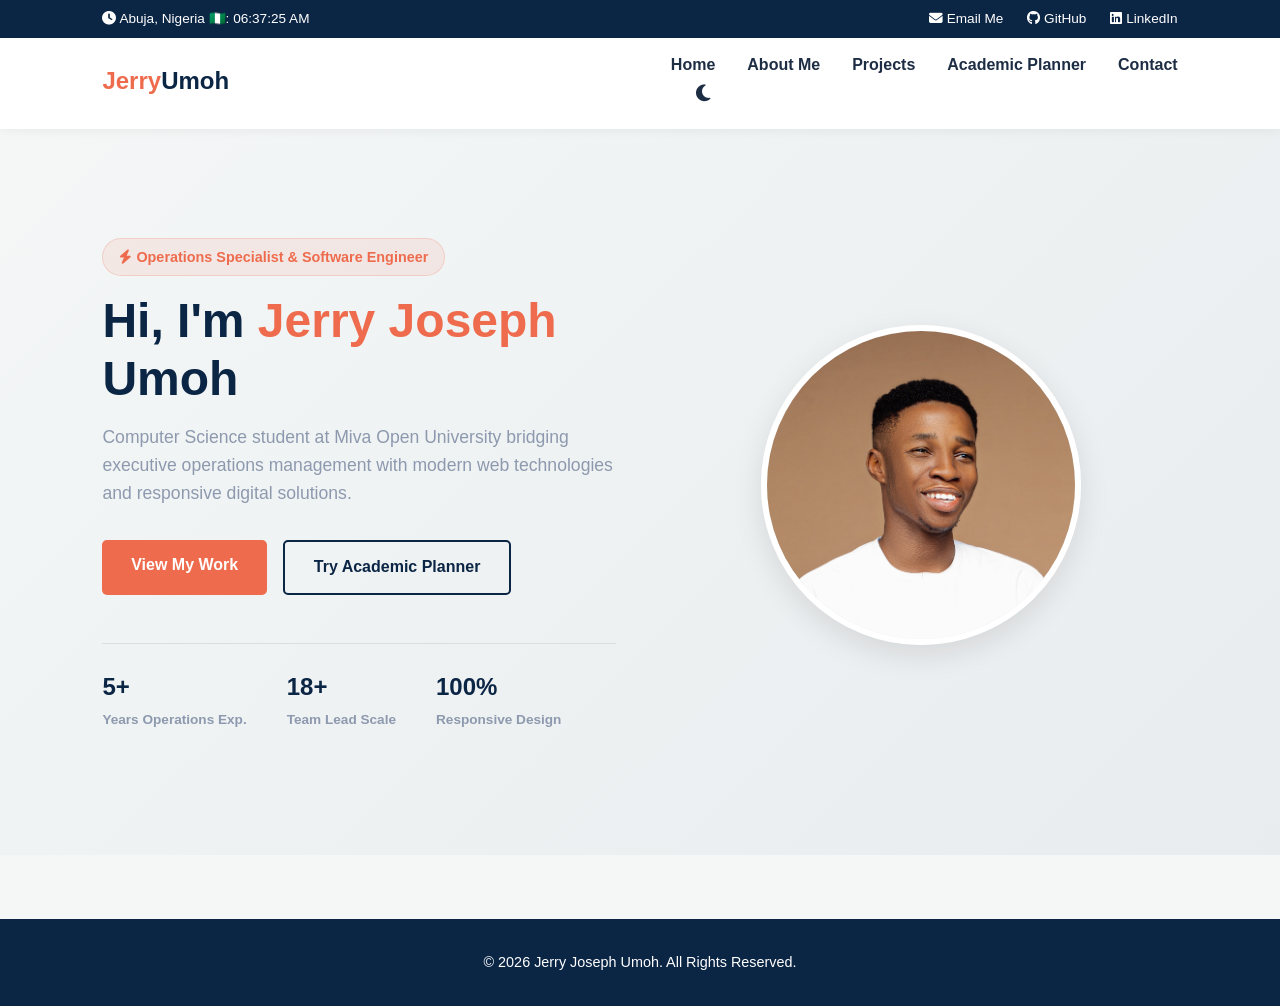
==== commit 96921feb: "Add files via upload" ====
--- a/index.html
+++ b/index.html
@@ -8,16 +8,29 @@
     <link rel="stylesheet" href="https://cdnjs.cloudflare.com/ajax/libs/font-awesome/6.4.0/css/all.min.css">
 </head>
 <body>
+   <!-- Top Utility Bar with Live Abuja Time & Social Connect -->
+    <div class="top-utility-bar">
+        <div class="utility-left">
+            <span id="liveClock"><i class="fas fa-clock"></i> Abuja, Nigeria 🇳🇬</span>
+        </div>
+        <div class="utility-right">
+            <a href="mailto:umohjerryjoseph@gmail.com"><i class="fas fa-envelope"></i> Email Me</a>
+            <a href="https://github.com/Umoh-jerry-joseph/COS-106-Introduction-to-Web-Technologies" target="_blank"><i class="fab fa-github"></i> GitHub</a>
+            <a href="https://www.linkedin.com/in/jerryumoh/" target="_blank"><i class="fab fa-linkedin"></i> LinkedIn</a>
+        </div>
+    </div>
+
     <header>
         <div class="logo"><span class="highlight">Jerry</span>Umoh</div>
         <nav>
             <ul class="nav-links">
-                <li><a href="index.html" class="active">Home</a></li>
+                <li><a href="index.html">Home</a></li>
                 <li><a href="about.html">About Me</a></li>
                 <li><a href="projects.html">Projects</a></li>
                 <li><a href="planner.html">Academic Planner</a></li>
                 <li><a href="contact.html">Contact</a></li>
             </ul>
+            <button id="themeToggleBtn" class="theme-toggle-btn" title="Toggle Dark/Light Mode"><i class="fas fa-moon"></i></button>
             <div class="hamburger"><i class="fas fa-bars"></i></div>
         </nav>
     </header>
--- a/style.css
+++ b/style.css
@@ -502,4 +502,129 @@
     .motion-timeline::before { left: 20px; }
     .timeline-item { width: 100%; padding-left: 50px !important; padding-right: 0 !important; left: 0 !important; }
     .timeline-dot { left: 12px !important; }
+}
+
+/* Google Calendar Button Styling */
+.calendar-btn {
+    color: #4285F4; /* Google Calendar Blue */
+    font-size: 1rem;
+    transition: var(--transition);
+}
+
+.calendar-btn:hover {
+    color: #1a73e8;
+    transform: scale(1.1);
+}
+
+/* --- NEW FEATURE ADDITIONS STYLING --- */
+
+/* Top Social & Time Bar */
+.top-utility-bar {
+    background-color: var(--primary-color);
+    color: var(--white);
+    padding: 0.5rem 8%;
+    display: flex;
+    justify-content: space-between;
+    align-items: center;
+    font-size: 0.85rem;
+    position: fixed;
+    top: 0;
+    left: 0;
+    width: 100%;
+    z-index: 1001;
+}
+
+.utility-left, .utility-right {
+    display: flex;
+    gap: 1.5rem;
+    align-items: center;
+}
+
+.utility-right a {
+    color: var(--white);
+    text-decoration: none;
+    transition: var(--transition);
+}
+
+.utility-right a:hover {
+    color: var(--accent-color);
+}
+
+/* Adjust Header Position for Utility Bar */
+header {
+    top: 33px !important; /* Positioned right below the utility bar */
+}
+
+main {
+    margin-top: 115px !important;
+}
+
+/* Dark Mode Theme Variables */
+body.dark-mode {
+    --primary-color: #e2e8f0;
+    --secondary-color: #94a3b8;
+    --bg-light: #0f172a;
+    --white: #1e293b;
+    --text-dark: #f8fafc;
+    --gray: #94a3b8;
+}
+
+/* Dark Mode Toggle Button */
+.theme-toggle-btn {
+    background: none;
+    border: none;
+    color: var(--text-dark);
+    font-size: 1.2rem;
+    cursor: pointer;
+    padding: 0.3rem 0.6rem;
+    border-radius: 50%;
+    transition: var(--transition);
+    margin-left: 1rem;
+}
+
+.theme-toggle-btn:hover {
+    background-color: rgba(238, 108, 77, 0.1);
+    color: var(--accent-color);
+}
+
+/* Project Filter Category Buttons */
+.project-filters {
+    display: flex;
+    justify-content: center;
+    gap: 1rem;
+    margin-bottom: 2.5rem;
+}
+
+.filter-btn {
+    background-color: var(--white);
+    color: var(--primary-color);
+    border: 2px solid var(--secondary-color);
+    padding: 0.5rem 1.2rem;
+    border-radius: 20px;
+    font-weight: 600;
+    cursor: pointer;
+    transition: var(--transition);
+}
+
+.filter-btn.active, 
+.filter-btn:hover {
+    background-color: var(--accent-color);
+    color: var(--white);
+    border-color: var(--accent-color);
+}
+
+/* Responsive adjustment for top utility bar on mobile */
+@media (max-width: 768px) {
+    .top-utility-bar {
+        flex-direction: column;
+        gap: 0.3rem;
+        text-align: center;
+        padding: 0.4rem 4%;
+    }
+    header {
+        top: 55px !important;
+    }
+    main {
+        margin-top: 135px !important;
+    }
 }
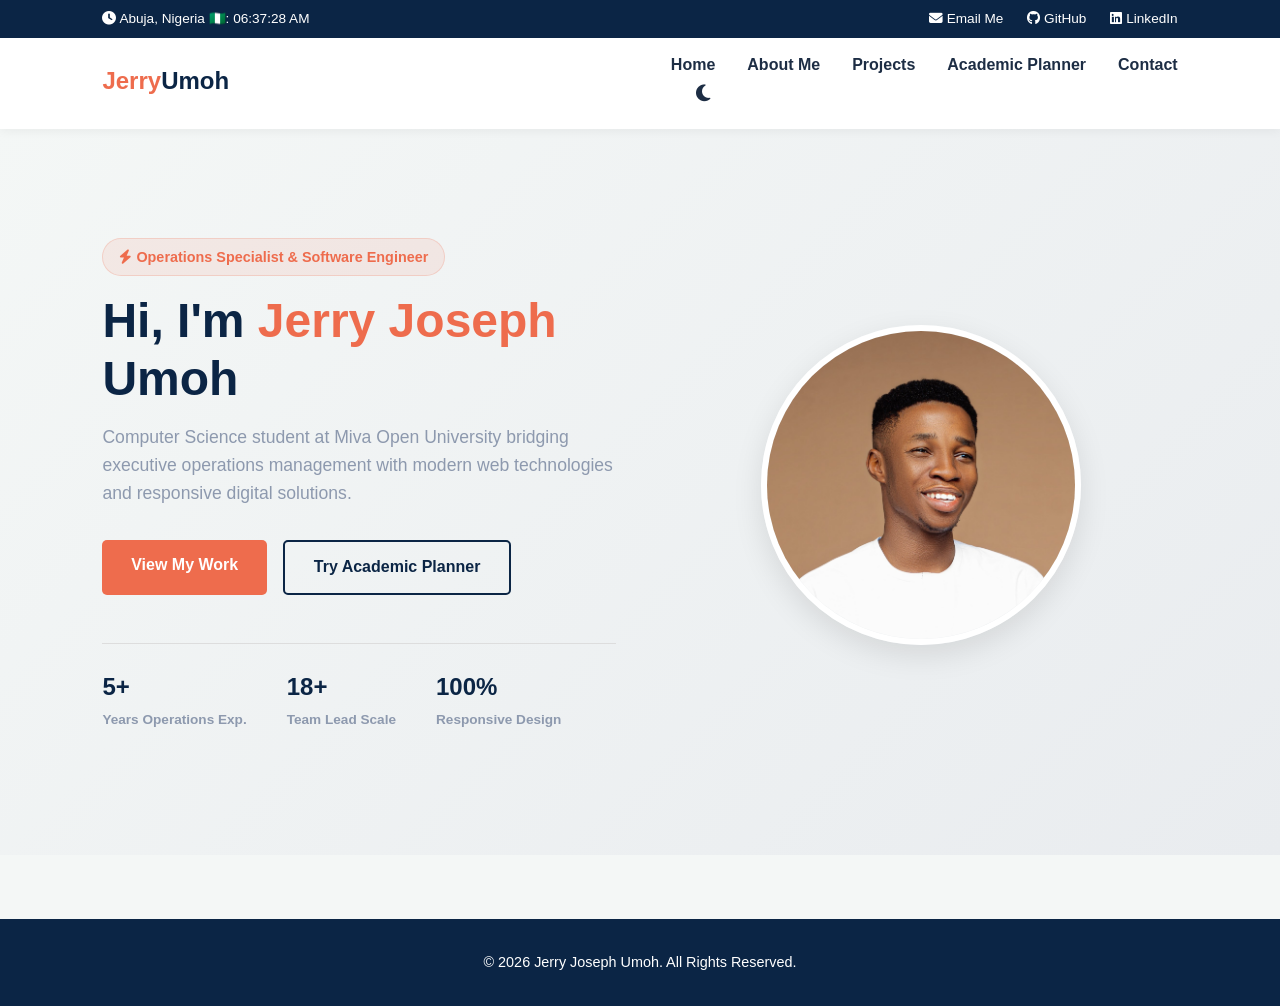
==== commit 8c32a426: "Add files via upload" ====
--- a/index.html
+++ b/index.html
@@ -15,7 +15,7 @@
         </div>
         <div class="utility-right">
             <a href="mailto:umohjerryjoseph@gmail.com"><i class="fas fa-envelope"></i> Email Me</a>
-            <a href="https://github.com/Umoh-jerry-joseph/COS-106-Introduction-to-Web-Technologies" target="_blank"><i class="fab fa-github"></i> GitHub</a>
+            <a href="https://github.com/Umoh-jerry-joseph" target="_blank"><i class="fab fa-github"></i> GitHub</a>
             <a href="https://www.linkedin.com/in/jerryumoh/" target="_blank"><i class="fab fa-linkedin"></i> LinkedIn</a>
         </div>
     </div>
--- a/style.css
+++ b/style.css
@@ -627,4 +627,150 @@
     main {
         margin-top: 135px !important;
     }
+}
+
+/* --- Skill Progress Bars Styling --- */
+.skills-progress-container {
+    background: var(--white);
+    padding: 2.5rem;
+    border-radius: 12px;
+    box-shadow: 0 4px 15px rgba(0,0,0,0.03);
+    margin-top: 3rem;
+    max-width: 800px;
+    margin-left: auto;
+    margin-right: auto;
+}
+
+.skill-progress-item {
+    margin-bottom: 1.5rem;
+}
+
+.skill-info {
+    display: flex;
+    justify-content: space-between;
+    font-weight: 600;
+    color: var(--primary-color);
+    margin-bottom: 0.5rem;
+    font-size: 0.95rem;
+}
+
+.progress-bar-bg {
+    width: 100%;
+    height: 10px;
+    background-color: var(--bg-light);
+    border-radius: 5px;
+    overflow: hidden;
+}
+
+.progress-bar-fill {
+    height: 100%;
+    background: linear-gradient(90deg, var(--secondary-color), var(--accent-color));
+    border-radius: 5px;
+    width: 0;
+    transition: width 1.5s ease-in-out;
+}
+
+/* --- Testimonial / Endorsement Quote Styling --- */
+.testimonial-card {
+    background: linear-gradient(135deg, var(--primary-color), var(--secondary-color));
+    color: var(--white);
+    padding: 3rem 2.5rem;
+    border-radius: 12px;
+    max-width: 800px;
+    margin: 3rem auto 0 auto;
+    text-align: center;
+    box-shadow: 0 10px 30px rgba(0,0,0,0.1);
+}
+
+.testimonial-card blockquote {
+    font-size: 1.15rem;
+    font-style: italic;
+    line-height: 1.6;
+    margin-bottom: 1.5rem;
+}
+
+.testimonial-author strong {
+    display: block;
+    font-size: 1.1rem;
+    color: var(--accent-color);
+}
+
+.testimonial-author span {
+    font-size: 0.9rem;
+    opacity: 0.8;
+}
+
+.resume-download-wrapper {
+    text-align: center;
+    margin-top: 2.5rem;
+}
+
+/* --- ADVANCED ANIMATIONS & EFFECTS --- */
+
+/* 1. Floating Pulse Aura on Profile Image */
+@keyframes pulseGlow {
+    0% { box-shadow: 0 0 0 0 rgba(238, 108, 77, 0.4); }
+    70% { box-shadow: 0 0 0 20px rgba(238, 108, 77, 0); }
+    100% { box-shadow: 0 0 0 0 rgba(238, 108, 77, 0); }
+}
+
+.img-container {
+    animation: pulseGlow 3s infinite;
+}
+
+/* 2. Scroll Reveal Base Styles */
+.reveal-on-scroll {
+    opacity: 0;
+    transform: translateY(40px);
+    transition: opacity 0.8s ease-out, transform 0.8s ease-out;
+}
+
+.reveal-on-scroll.revealed {
+    opacity: 1;
+    transform: translateY(0);
+}
+
+/* 3. BigBite Grill Modal Styling */
+.modal-overlay {
+    display: none;
+    position: fixed;
+    top: 0;
+    left: 0;
+    width: 100%;
+    height: 100%;
+    background-color: rgba(0, 0, 0, 0.6);
+    z-index: 2000;
+    justify-content: center;
+    align-items: center;
+    backdrop-filter: blur(5px);
+}
+
+.modal-content {
+    background: var(--white);
+    padding: 2.5rem;
+    border-radius: 12px;
+    width: 90%;
+    max-width: 500px;
+    position: relative;
+    box-shadow: 0 20px 40px rgba(0,0,0,0.2);
+    animation: scaleUp 0.3s ease-out forwards;
+}
+
+@keyframes scaleUp {
+    from { transform: scale(0.8); opacity: 0; }
+    to { transform: scale(1); opacity: 1; }
+}
+
+.close-modal {
+    position: absolute;
+    top: 15px;
+    right: 20px;
+    font-size: 1.5rem;
+    cursor: pointer;
+    color: var(--gray);
+    transition: var(--transition);
+}
+
+.close-modal:hover {
+    color: var(--accent-color);
 }
